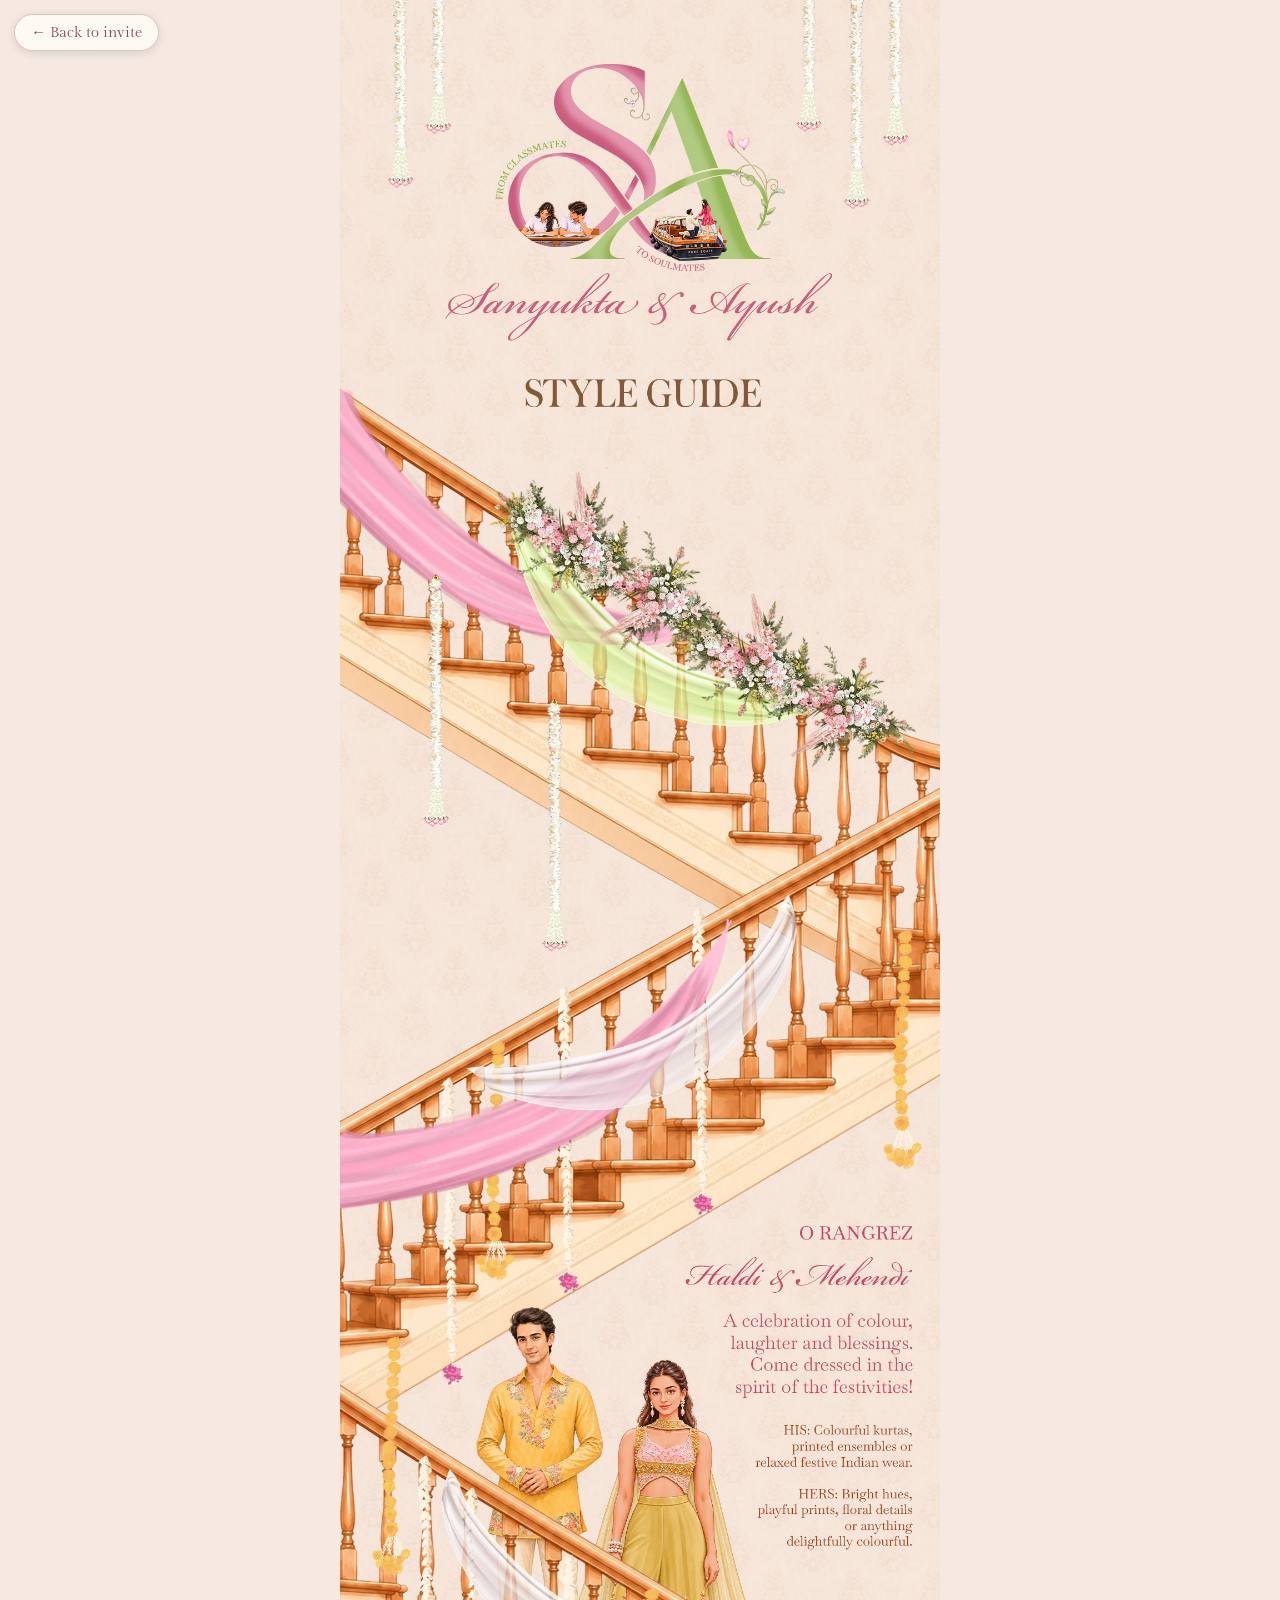
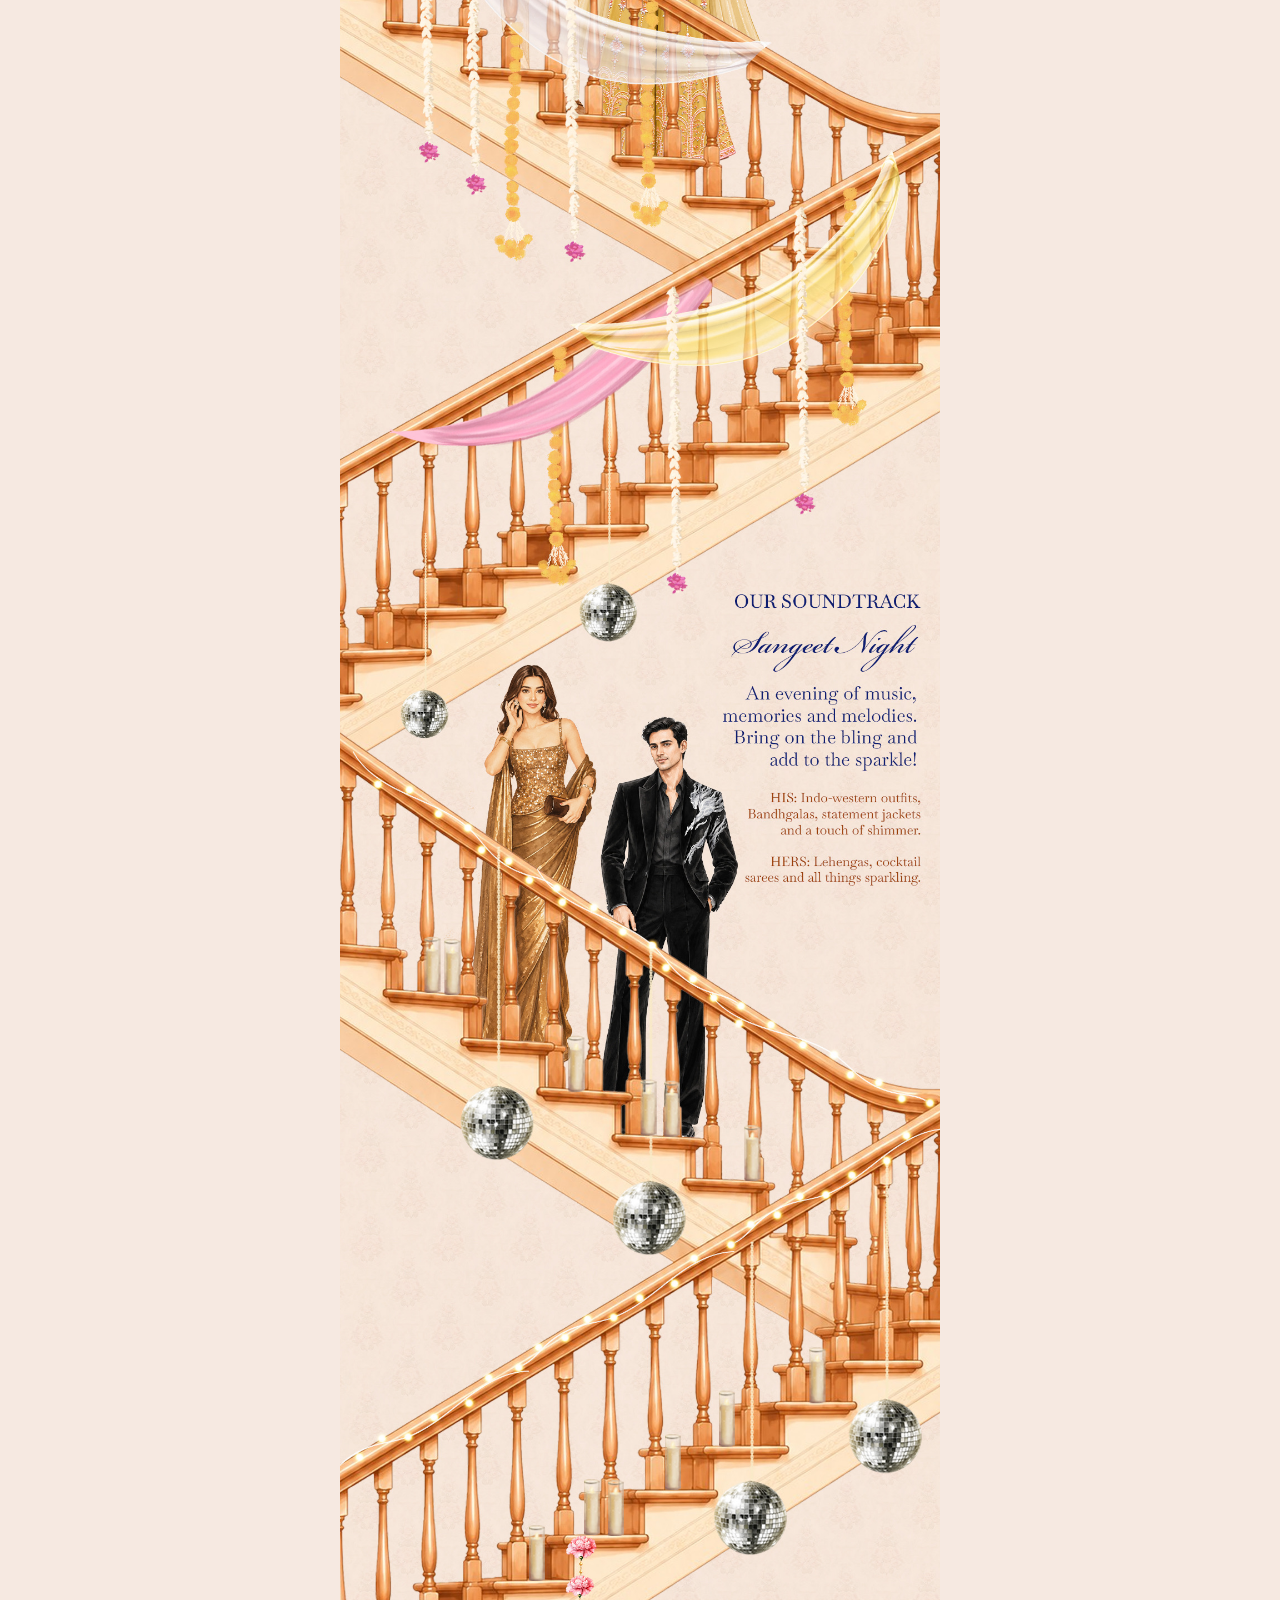
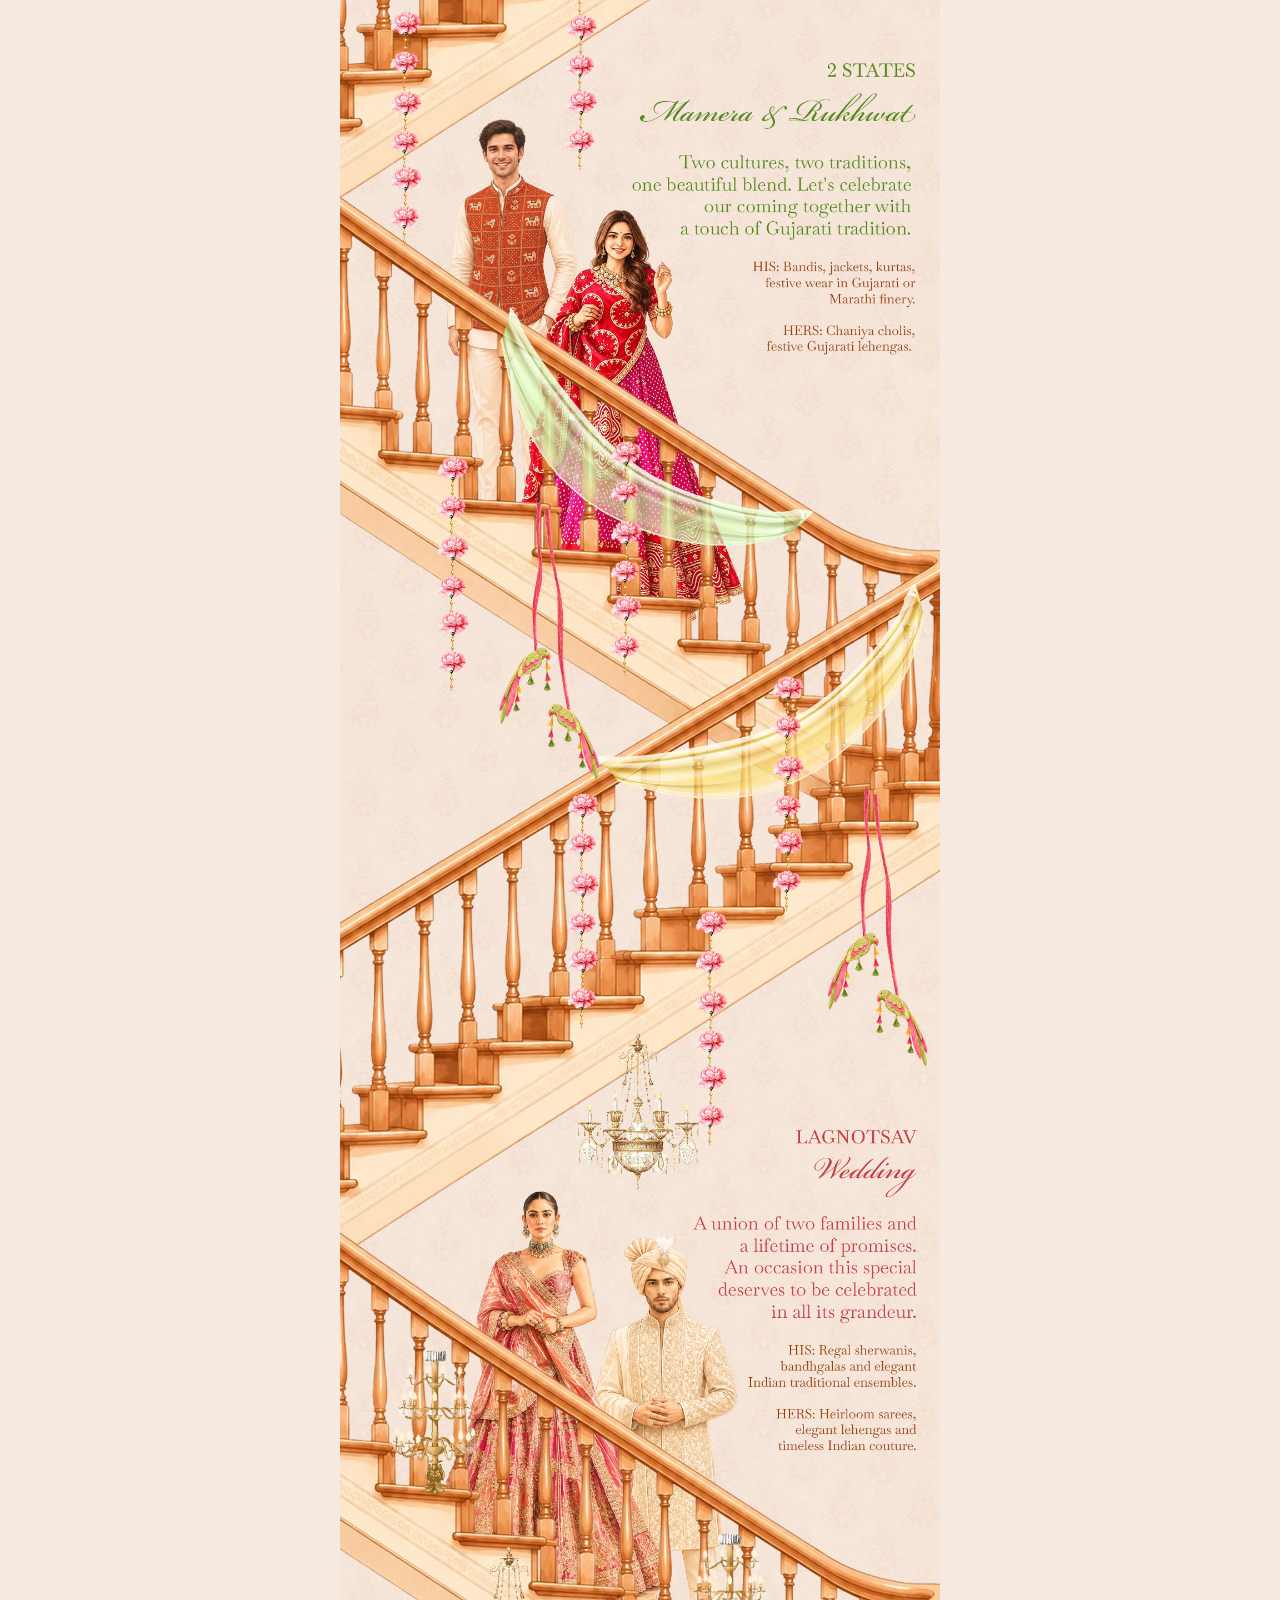
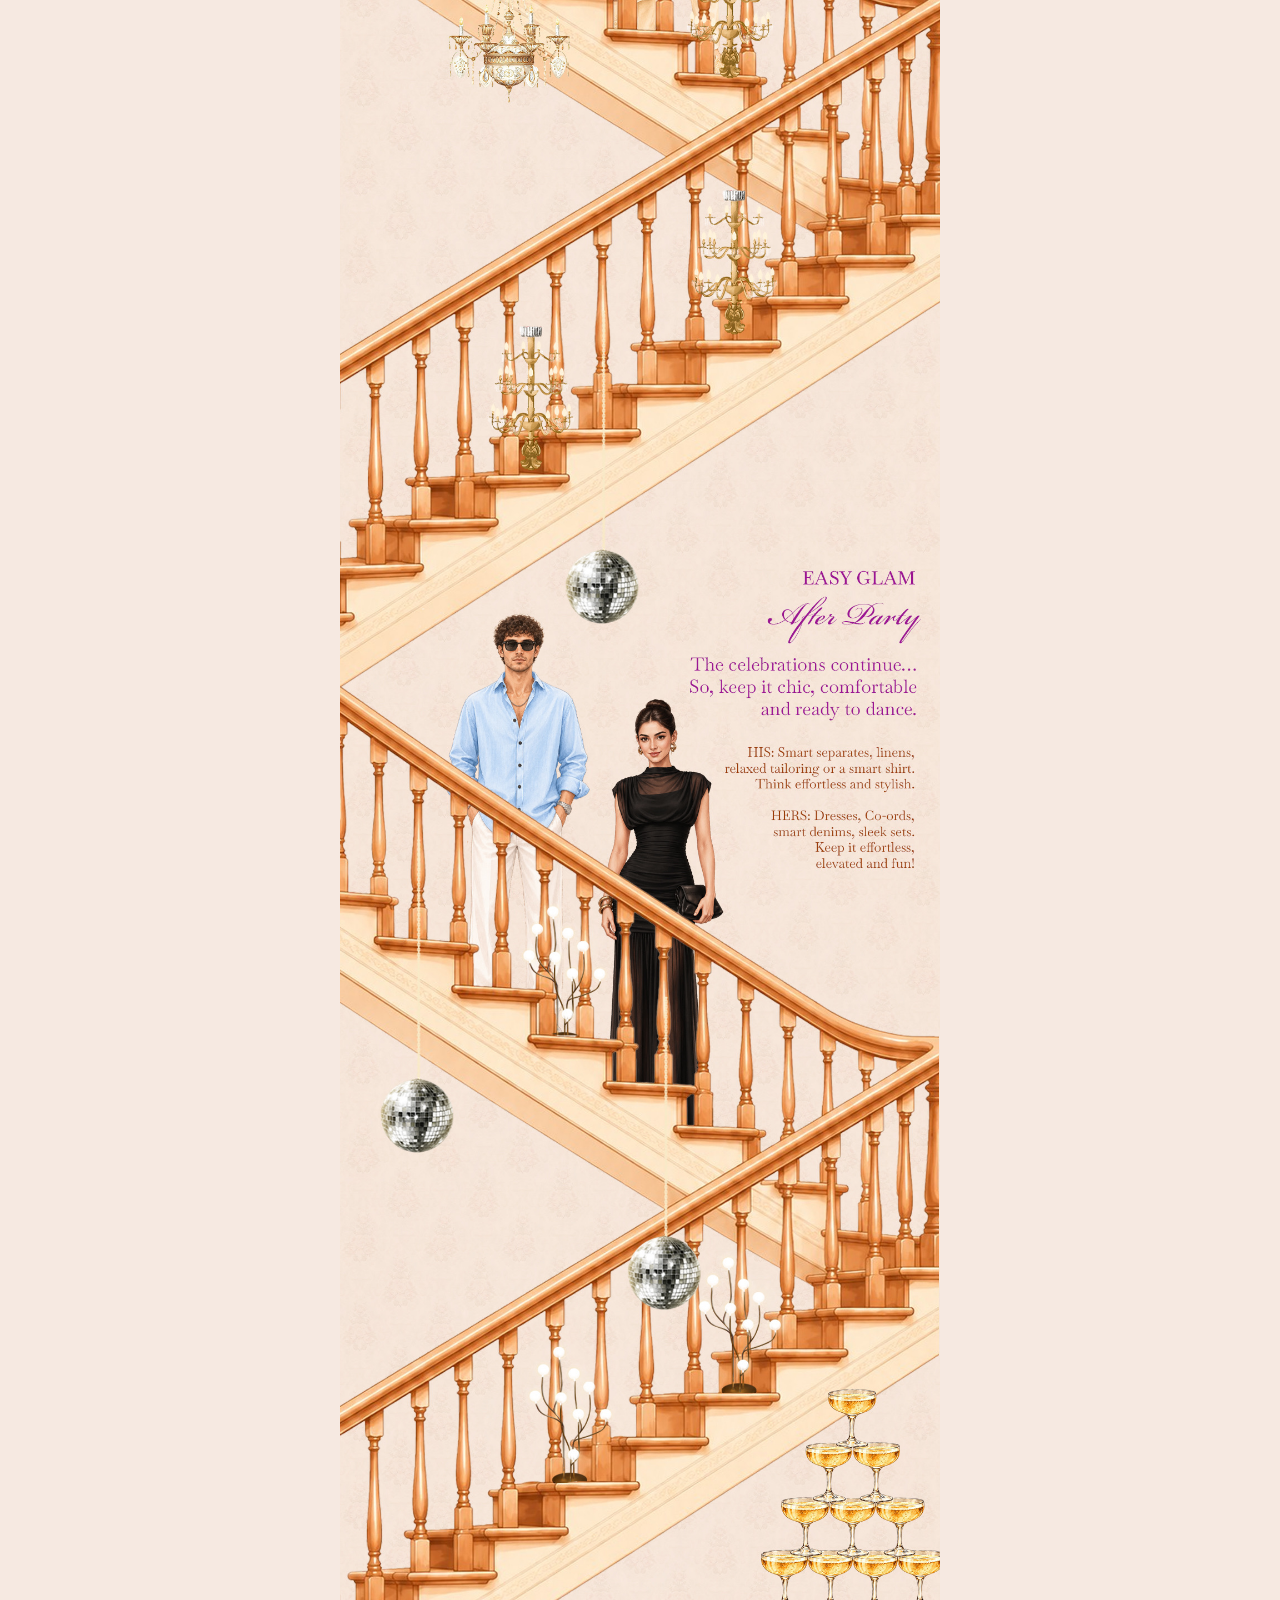
==== style-guide.html @ 51258458 "Open style guide page instead of PDF from wardrobe planner Co-Authored-By: Claude Opus 5.5 <noreply@" ====
<!DOCTYPE html>
<html lang="en">
<head>
  <meta charset="UTF-8" />
  <meta name="viewport" content="width=device-width, initial-scale=1.0" />
  <title>Sanyukta & Ayush · Style Guide</title>
  <meta name="description" content="Sanyukta & Ayush · Wardrobe planner & style guide" />
  <link href="https://fonts.googleapis.com/css2?family=Gilda+Display&display=swap" rel="stylesheet" />
  <style>
    * { box-sizing: border-box; margin: 0; padding: 0; }
    html, body { background: #f6e9e1; }
    body { min-height: 100vh; font-family: "Gilda Display", Georgia, serif; }
    .guide { max-width: 600px; margin: 0 auto; background: #f6e9e1; }
    .guide img { display: block; width: 100%; height: auto; aspect-ratio: 1080 / 11520; background: #f6e9e1; }
    .back {
      position: fixed; top: 14px; left: 14px; z-index: 10;
      padding: 9px 16px; border-radius: 999px;
      background: rgba(255, 250, 246, 0.92); color: #8a4b5c;
      border: 1px solid rgba(138, 75, 92, 0.3);
      box-shadow: 0 2px 10px rgba(0, 0, 0, 0.12);
      font: 15px "Gilda Display", Georgia, serif; text-decoration: none;
    }
    .loading {
      position: fixed; inset: 0; display: grid; place-items: center;
      color: #8a4b5c; font-size: 18px; pointer-events: none; transition: opacity .4s;
    }
    .loaded .loading { opacity: 0; }
  </style>
</head>
<body>
  <a class="back" href="index.html">&larr; Back to invite</a>
  <div class="loading">Loading style guide…</div>
  <main class="guide">
    <img src="assets/planner/style-guide.jpg?v=1" alt="Sanyukta & Ayush style guide: what to wear for Haldi & Mehendi, Sangeet Night, Mameru & Rukhwat, the Wedding and the After Party"
         onload="document.body.classList.add('loaded')" />
  </main>
</body>
</html>
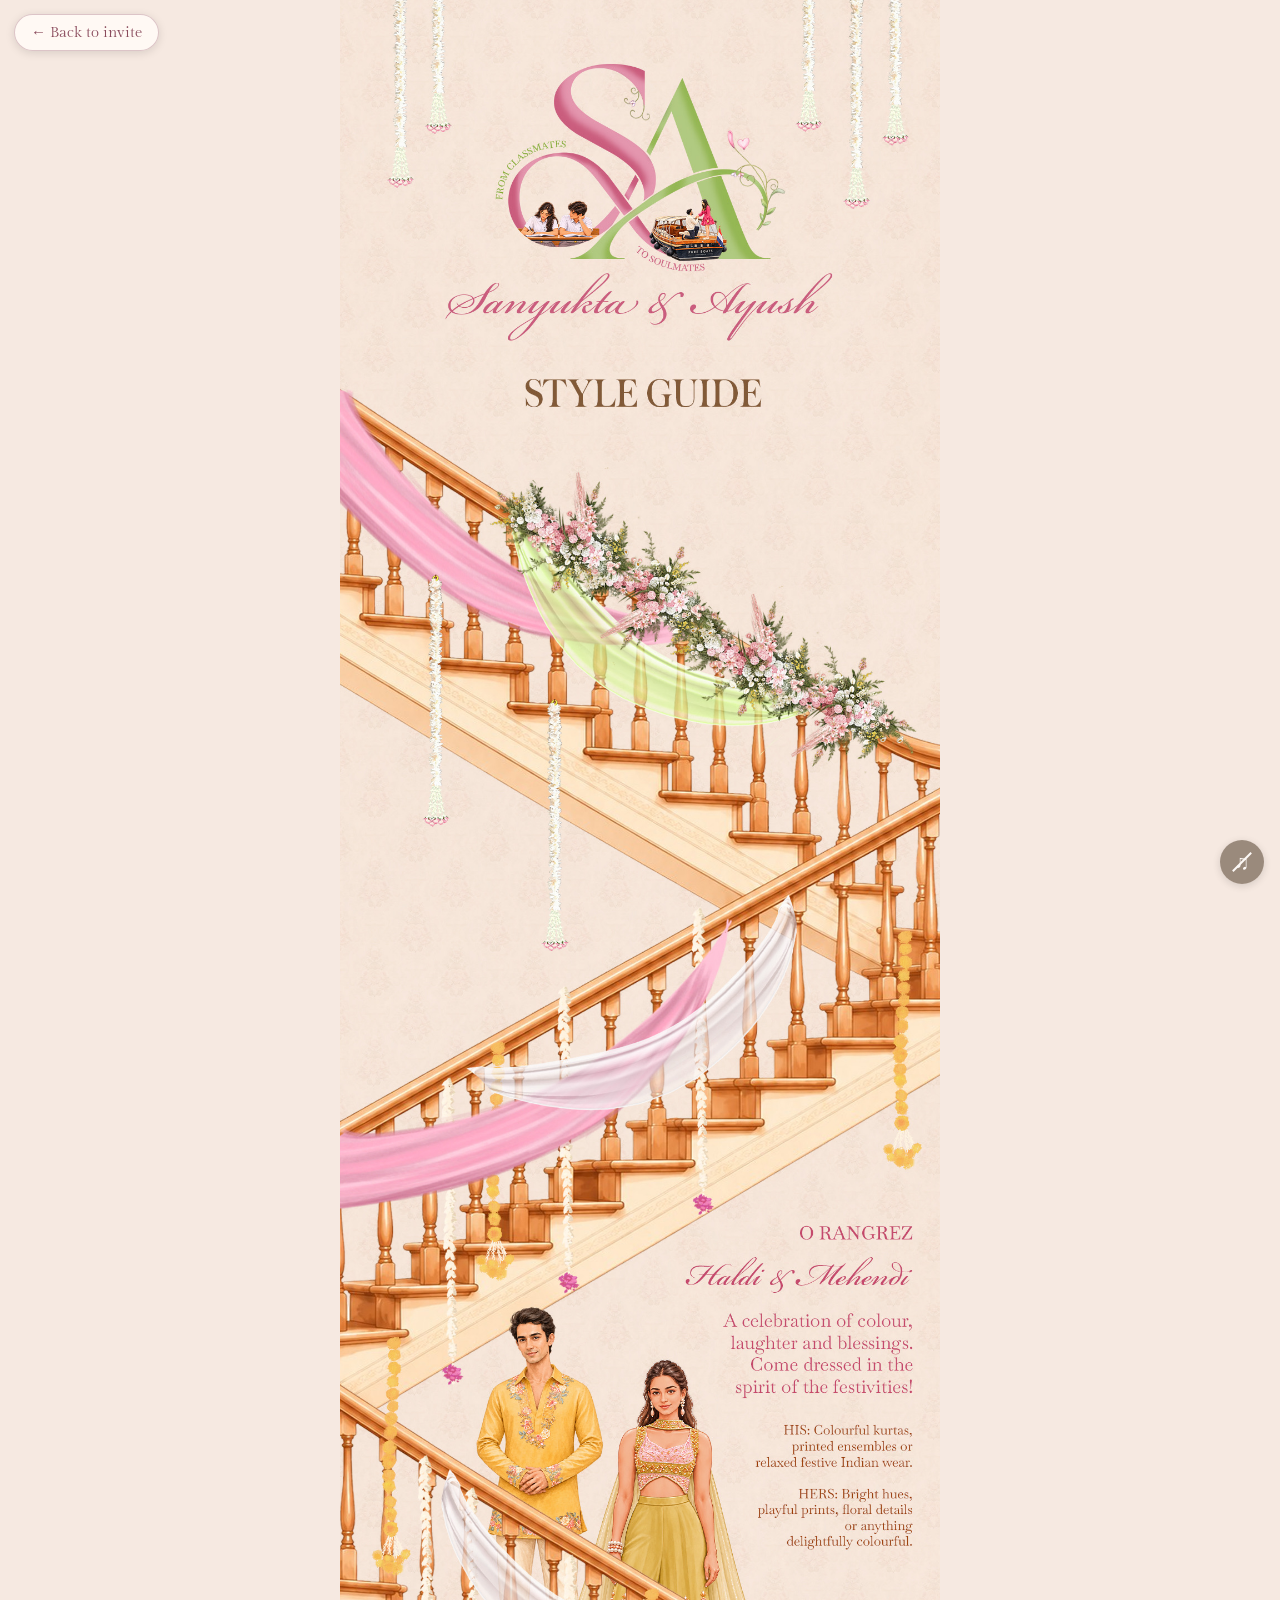
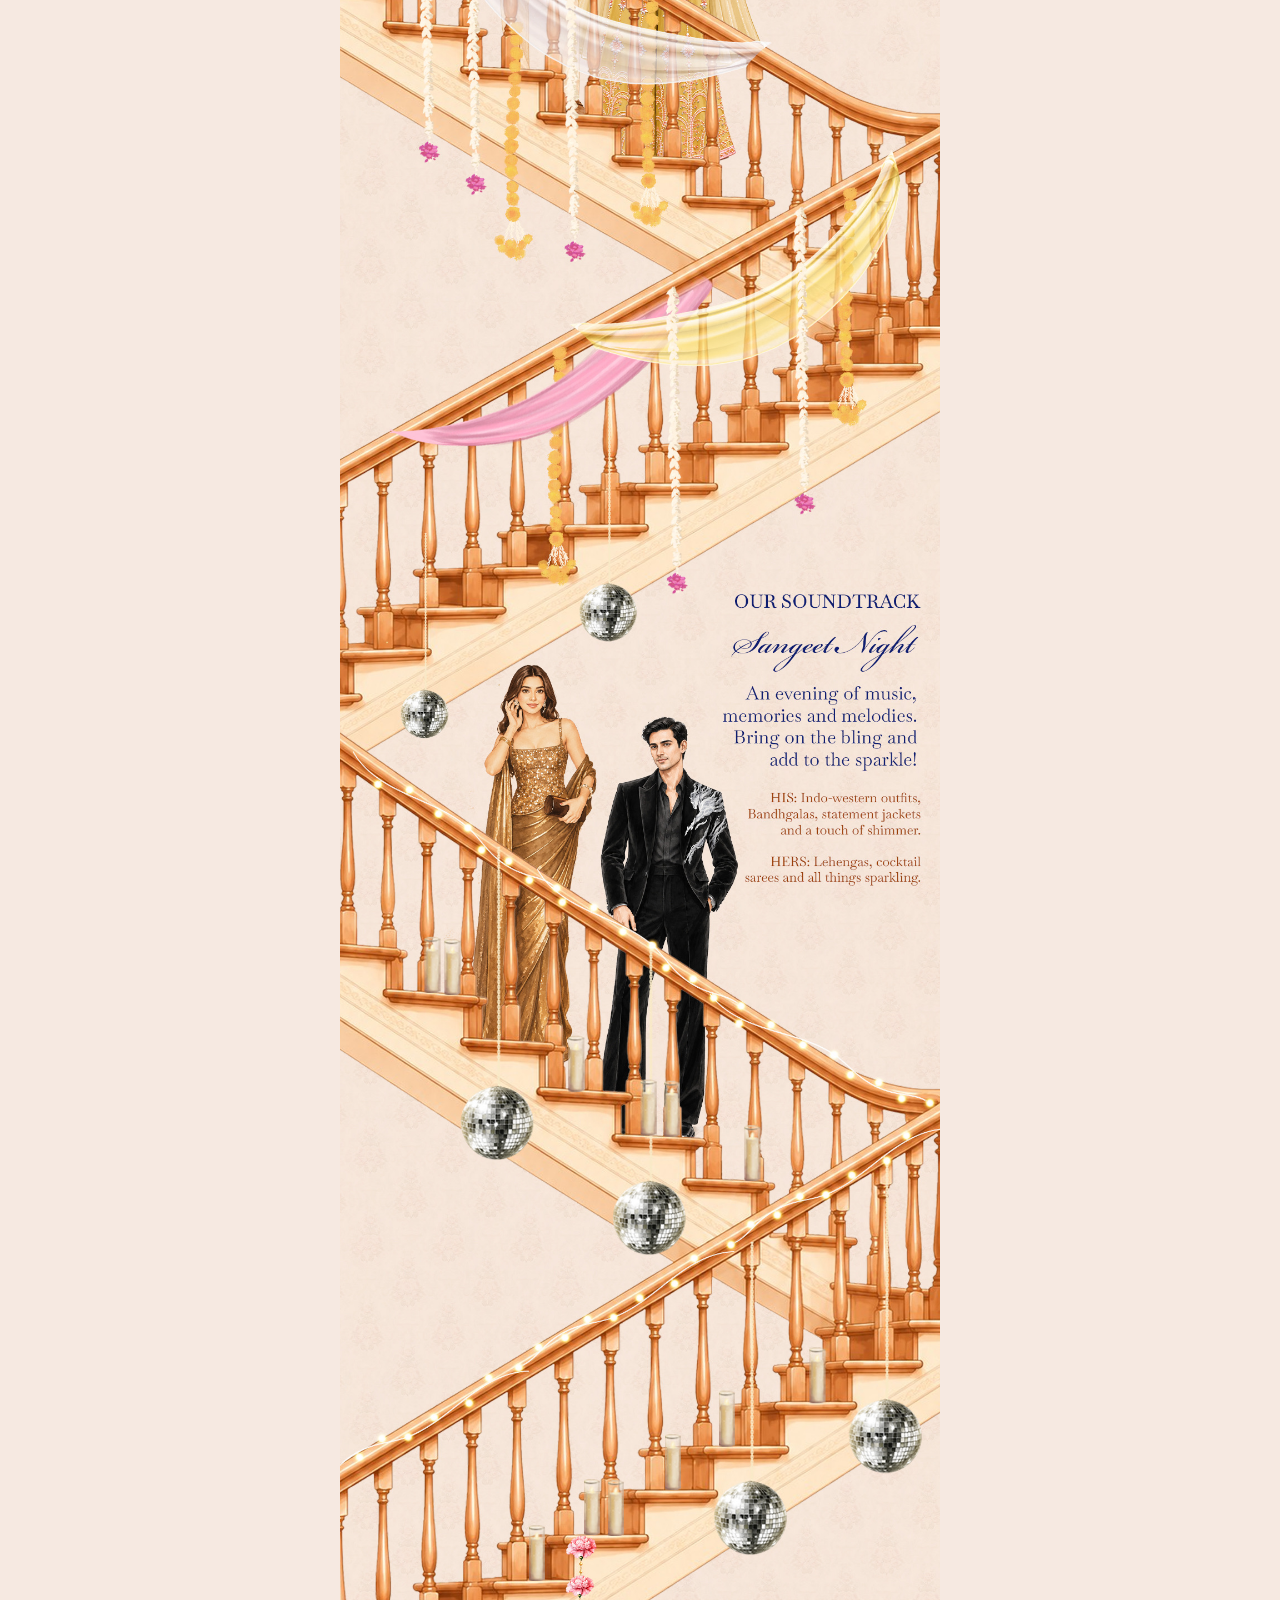
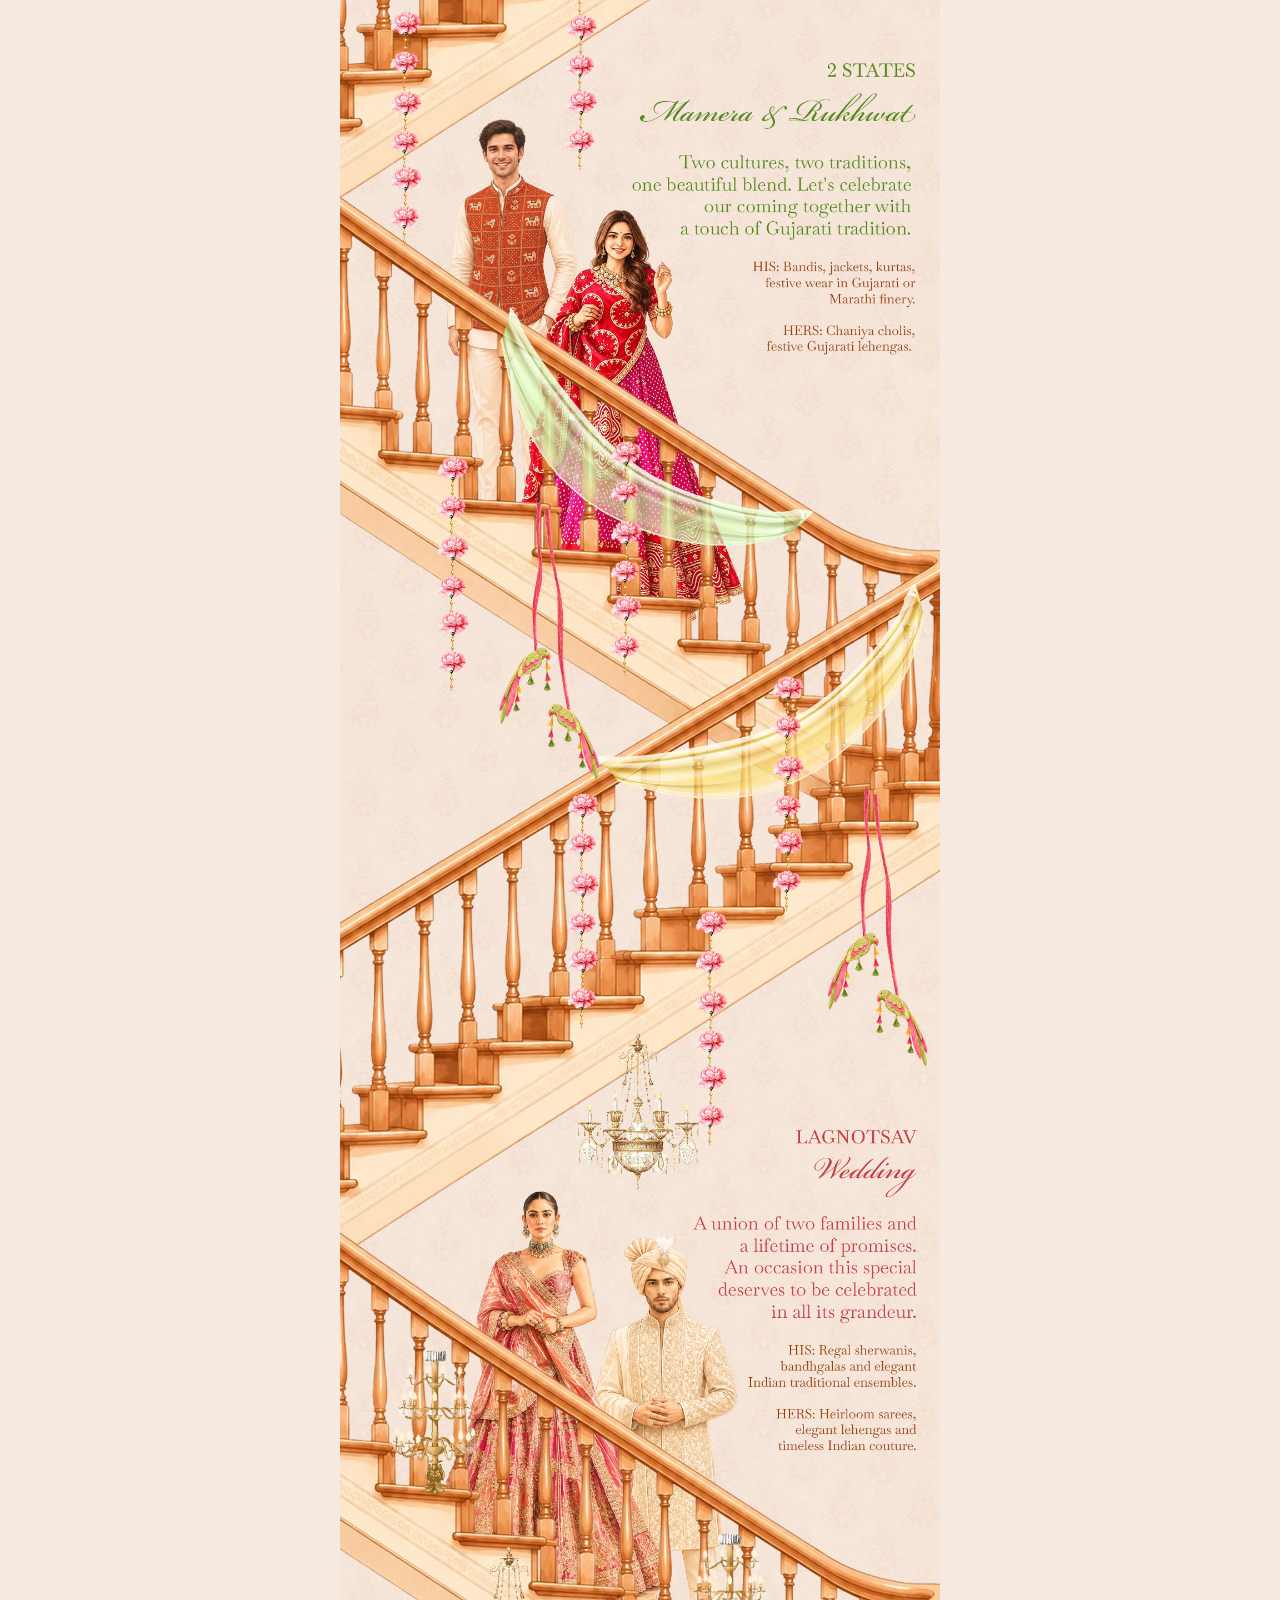
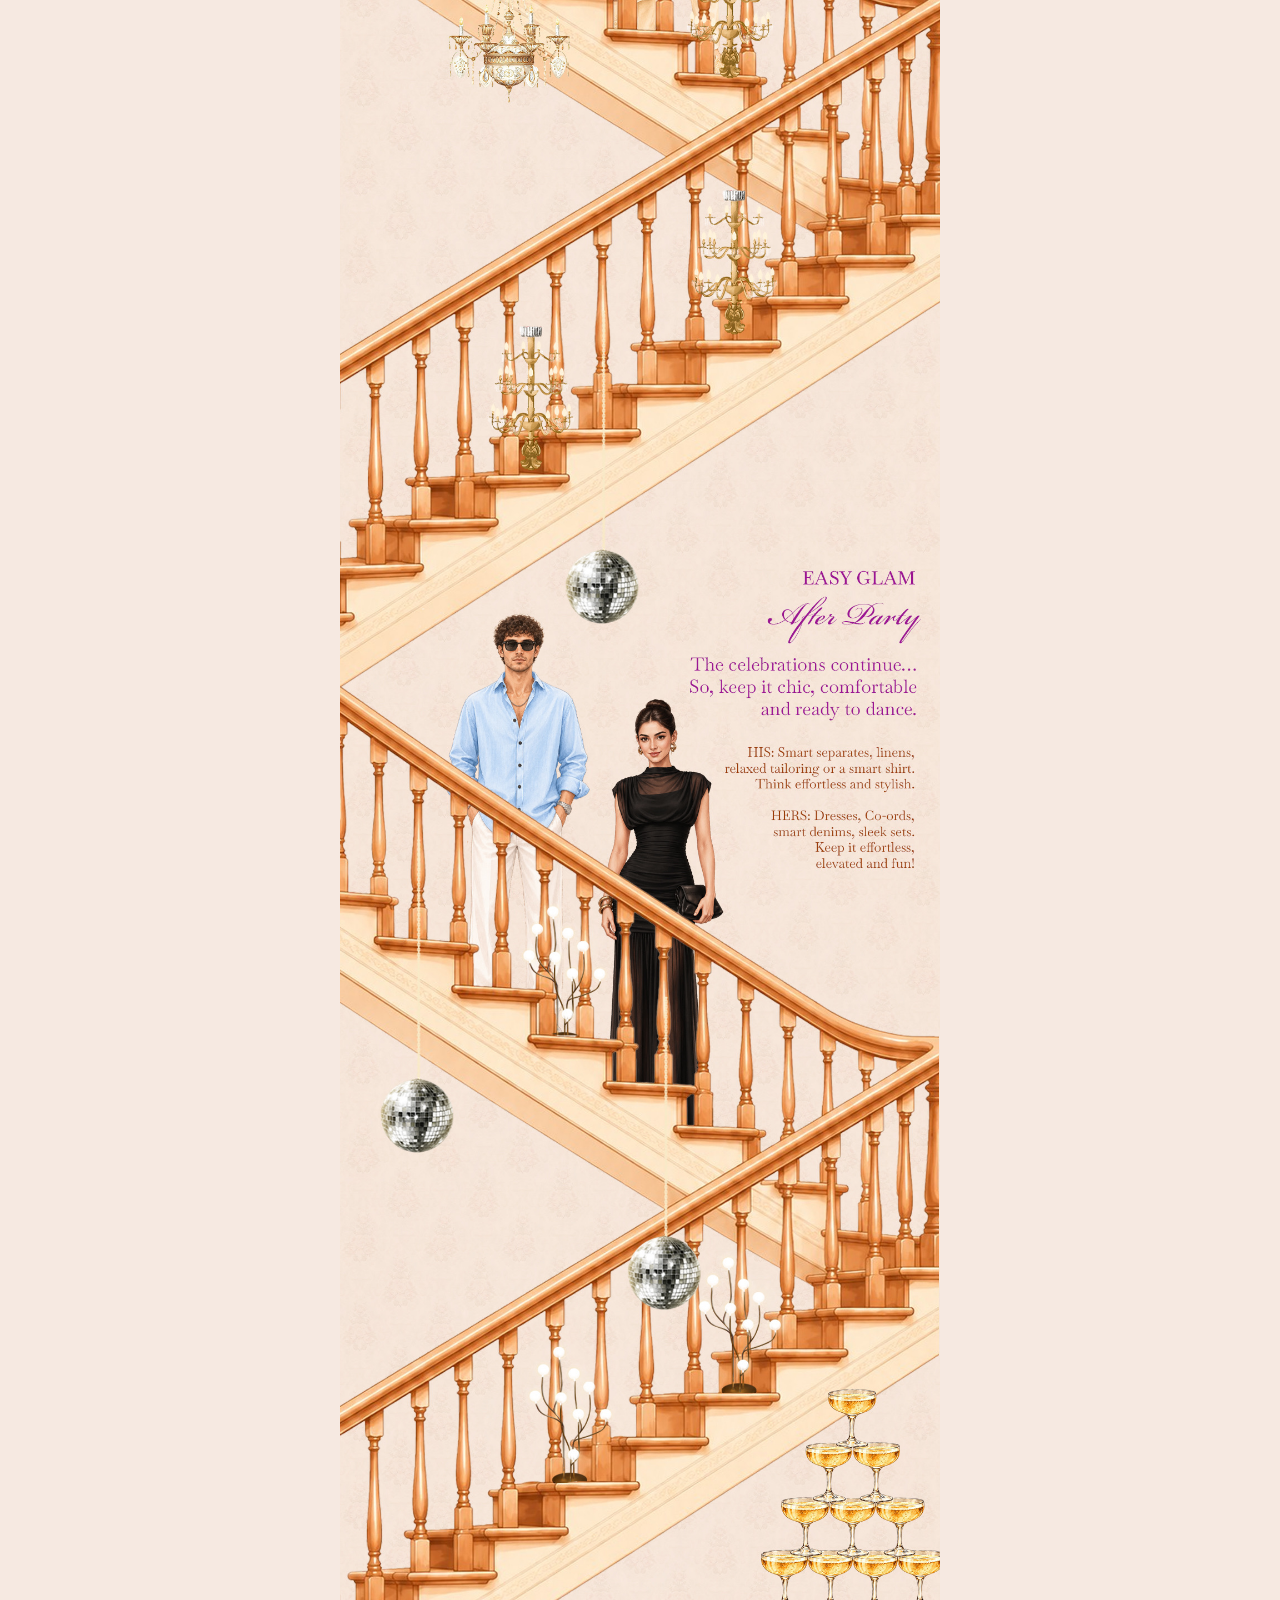
==== commit 136fcad1: "Play background music on the style guide page Co-Authored-By: Claude Opus 5.5 <noreply@anthropic.com" ====
--- a/style-guide.html
+++ b/style-guide.html
@@ -25,6 +25,22 @@
       color: #8a4b5c; font-size: 18px; pointer-events: none; transition: opacity .4s;
     }
     .loaded .loading { opacity: 0; }
+
+    /* floating music button – same look as on the invite */
+    @keyframes musicSpin { to { transform: rotate(360deg); } }
+    .music-btn {
+      position: fixed; right: 16px; bottom: 16px; z-index: 10;
+      width: 44px; height: 44px; border-radius: 50%; border: 0; cursor: pointer;
+      display: grid; place-items: center;
+      background: rgba(60, 40, 20, .7); color: #fff; font-size: 20px;
+      box-shadow: 0 2px 8px rgba(0, 0, 0, .2);
+    }
+    .music-btn span { display: block; }
+    .music-btn.playing span { animation: musicSpin 3s linear infinite; }
+    .music-btn:not(.playing) { opacity: .7; }
+    .music-btn:not(.playing)::after {
+      content: ""; position: absolute; width: 26px; height: 2px; background: #fff; transform: rotate(-45deg);
+    }
   </style>
 </head>
 <body>
@@ -34,5 +50,50 @@
     <img src="assets/planner/style-guide.jpg?v=1" alt="Sanyukta & Ayush style guide: what to wear for Haldi & Mehendi, Sangeet Night, Mameru & Rukhwat, the Wedding and the After Party"
          onload="document.body.classList.add('loaded')" />
   </main>
+
+  <button class="music-btn" type="button" aria-label="Play music"><span aria-hidden="true">♫</span></button>
+  <audio id="music" src="https://cdn.shopify.com/s/files/1/0778/9474/6301/files/audio.mp3?v=1795660547" loop preload="auto"></audio>
+
+  <script>
+    /* Music for the style guide. Browsers only allow sound after the guest touches the page,
+       so we try to start right away and, if that's blocked, start on the first tap anywhere. */
+    (function () {
+      const audio = document.getElementById("music");
+      const btn = document.querySelector(".music-btn");
+      let wanted = true; // false once the guest pauses it with the button
+      audio.volume = 0.6;
+
+      const show = () => {
+        const on = !audio.paused;
+        btn.classList.toggle("playing", on);
+        btn.setAttribute("aria-label", on ? "Pause music" : "Play music");
+      };
+      audio.addEventListener("play", show);
+      audio.addEventListener("pause", show);
+      audio.addEventListener("error", () => { btn.hidden = true; });
+
+      const tryPlay = () => { if (wanted && audio.paused) audio.play().catch(() => {}); };
+
+      tryPlay();
+      const unlock = (e) => {
+        if (e.target.closest && e.target.closest(".music-btn")) return; // the button handles itself
+        tryPlay();
+      };
+      ["pointerdown", "touchend", "click", "keydown"].forEach((t) =>
+        document.addEventListener(t, unlock, { passive: true })
+      );
+
+      btn.addEventListener("click", () => {
+        wanted = audio.paused;
+        wanted ? audio.play().catch(() => {}) : audio.pause();
+      });
+
+      // pause when the tab is hidden (e.g. guest goes back to the invite), resume on return
+      document.addEventListener("visibilitychange", () => {
+        if (document.hidden) audio.pause();
+        else tryPlay();
+      });
+    })();
+  </script>
 </body>
 </html>
